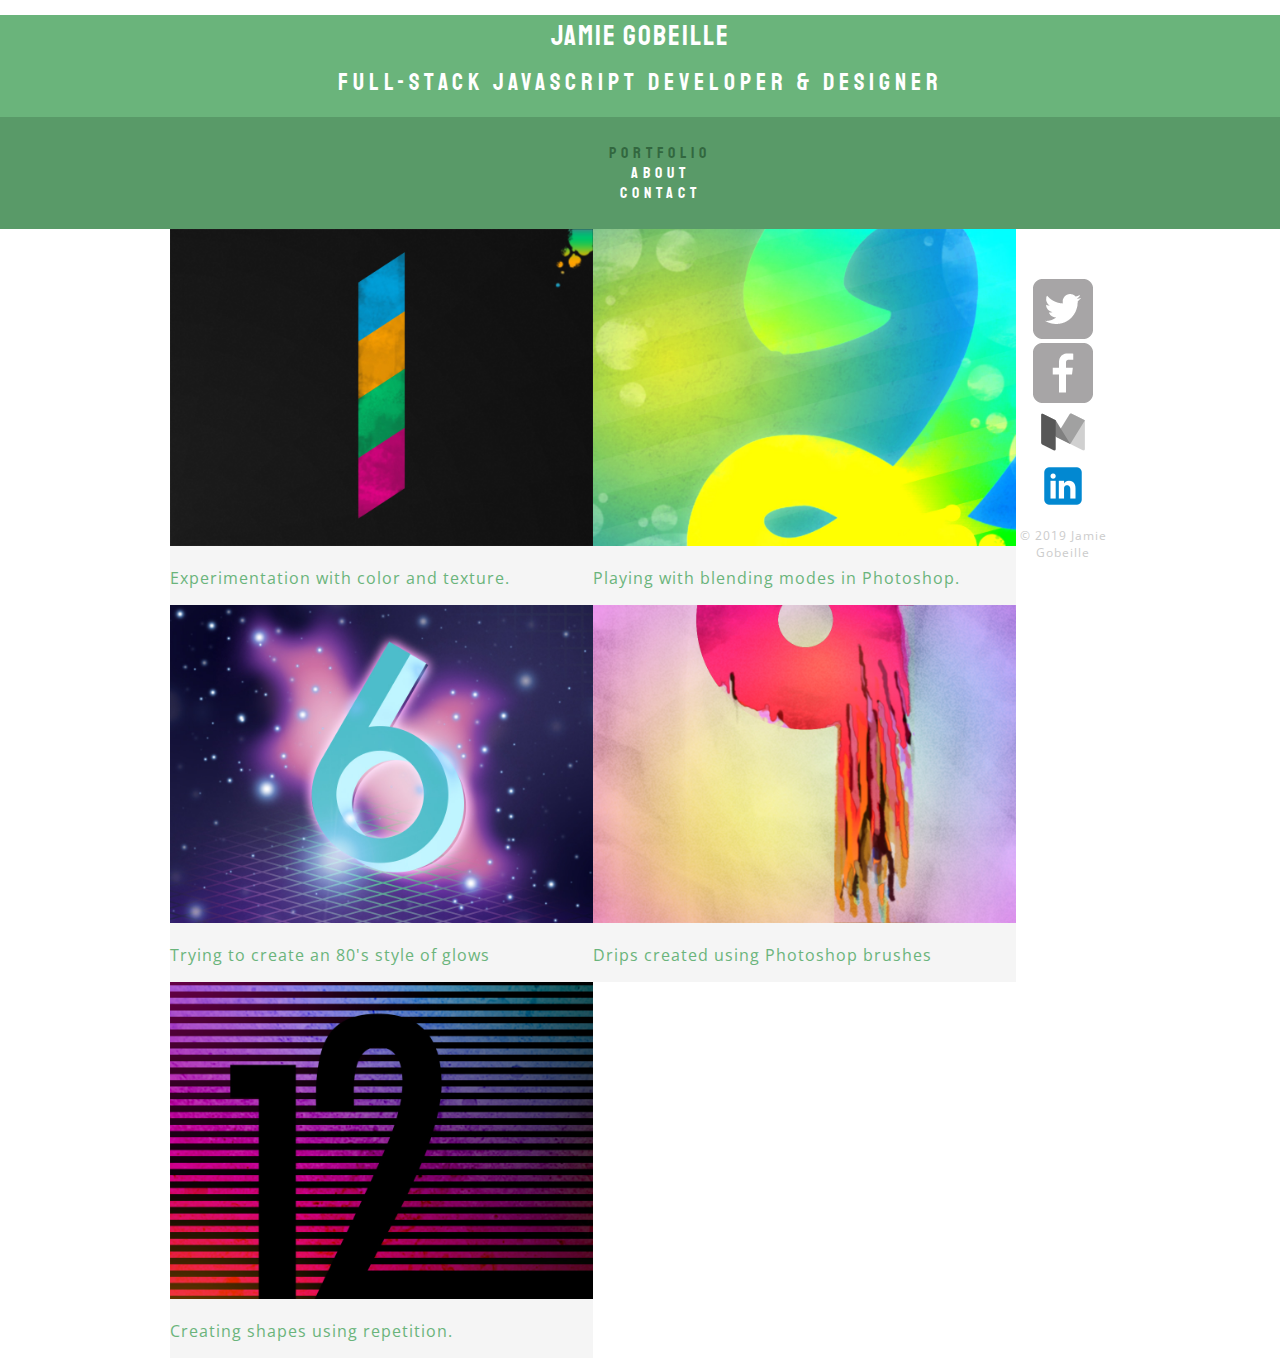
==== index.html @ 08b7861d "styled the gallery list items" ====
<!DOCTYPE html>
<html>

<head>
  <meta charset="utf-8">
  <title>Jamie Gobeille | Full-stack JavaScript Developer & Designer</title>
  <link href="https://fonts.googleapis.com/css?family=Staatliches&display=swap" rel="stylesheet">
  <link href="https://fonts.googleapis.com/css?family=Open+Sans&display=swap" rel="stylesheet">
  <link rel='stylesheet' href="css\normalize.css">
  <link rel='stylesheet' href="css\main.css">
</head>

<body>
  <header>
    <a href='index.html' id='logo'>
      <h1>Jamie Gobeille</h1>
      <h2>Full-stack JavaScript Developer & Designer</h2>
    </a>
    <nav>
      <ul>
        <li><a href='index.html' class="selected">Portfolio</a></li>
        <li><a href='about.html'>About</a></li>
        <li><a href='contact.html'>Contact</a></li>
      </ul>
    </nav>
  </header>
  <div id='wrapper'>
    <section>
      <ul id='gallery'>
        <li>
          <a href='img/numbers-01.jpg'>
            <img src="img/numbers-01.jpg" alt="">
            <p>Experimentation with color and texture.</p>
          </a>
        </li>
        <li>
          <a href='img/numbers-02.jpg'>
            <img src="img/numbers-02.jpg" alt="">
            <p>Playing with blending modes in Photoshop.</p>
          </a>
        </li>
        <li>
          <a href='img/numbers-06.jpg'>
            <img src="img/numbers-06.jpg" alt="">
            <p>Trying to create an 80's style of glows</p>
          </a>
        </li>
        <li>
          <a href='img/numbers-09.jpg'>
            <img src="img/numbers-09.jpg" alt="">
            <p>Drips created using Photoshop brushes</p>
          </a>
        </li>
        <li>
          <a href='img/numbers-12.jpg'>
            <img src="img/numbers-12.jpg" alt="">
            <p>Creating shapes using repetition.</p>
          </a>
        </li>
      </ul>
    </section>
    <footer>
      <a href="https://twitter.com/jamie_gobeille"><img src="img/twitter-wrap.png" alt='Twitter logo'></a>
      <a href="https://www.facebook.com/jamie.gobeille.1"><img src="img/facebook-wrap.png" alt='Facebook logo'></a>
      <a href="https://medium.com/@jamiegobeille"><img src="img\icons8-color-50-2.png" alt='Medium logo'></a>
      <a href="https://www.linkedin.com/in/jamie-gobeille-516284127/"><img src="img\icons8-color-50.png"
          alt='LinkedIn logo'></a>
      <p>&copy; 2019 Jamie Gobeille</p>
    </footer>
  </div>
</body>



</html>
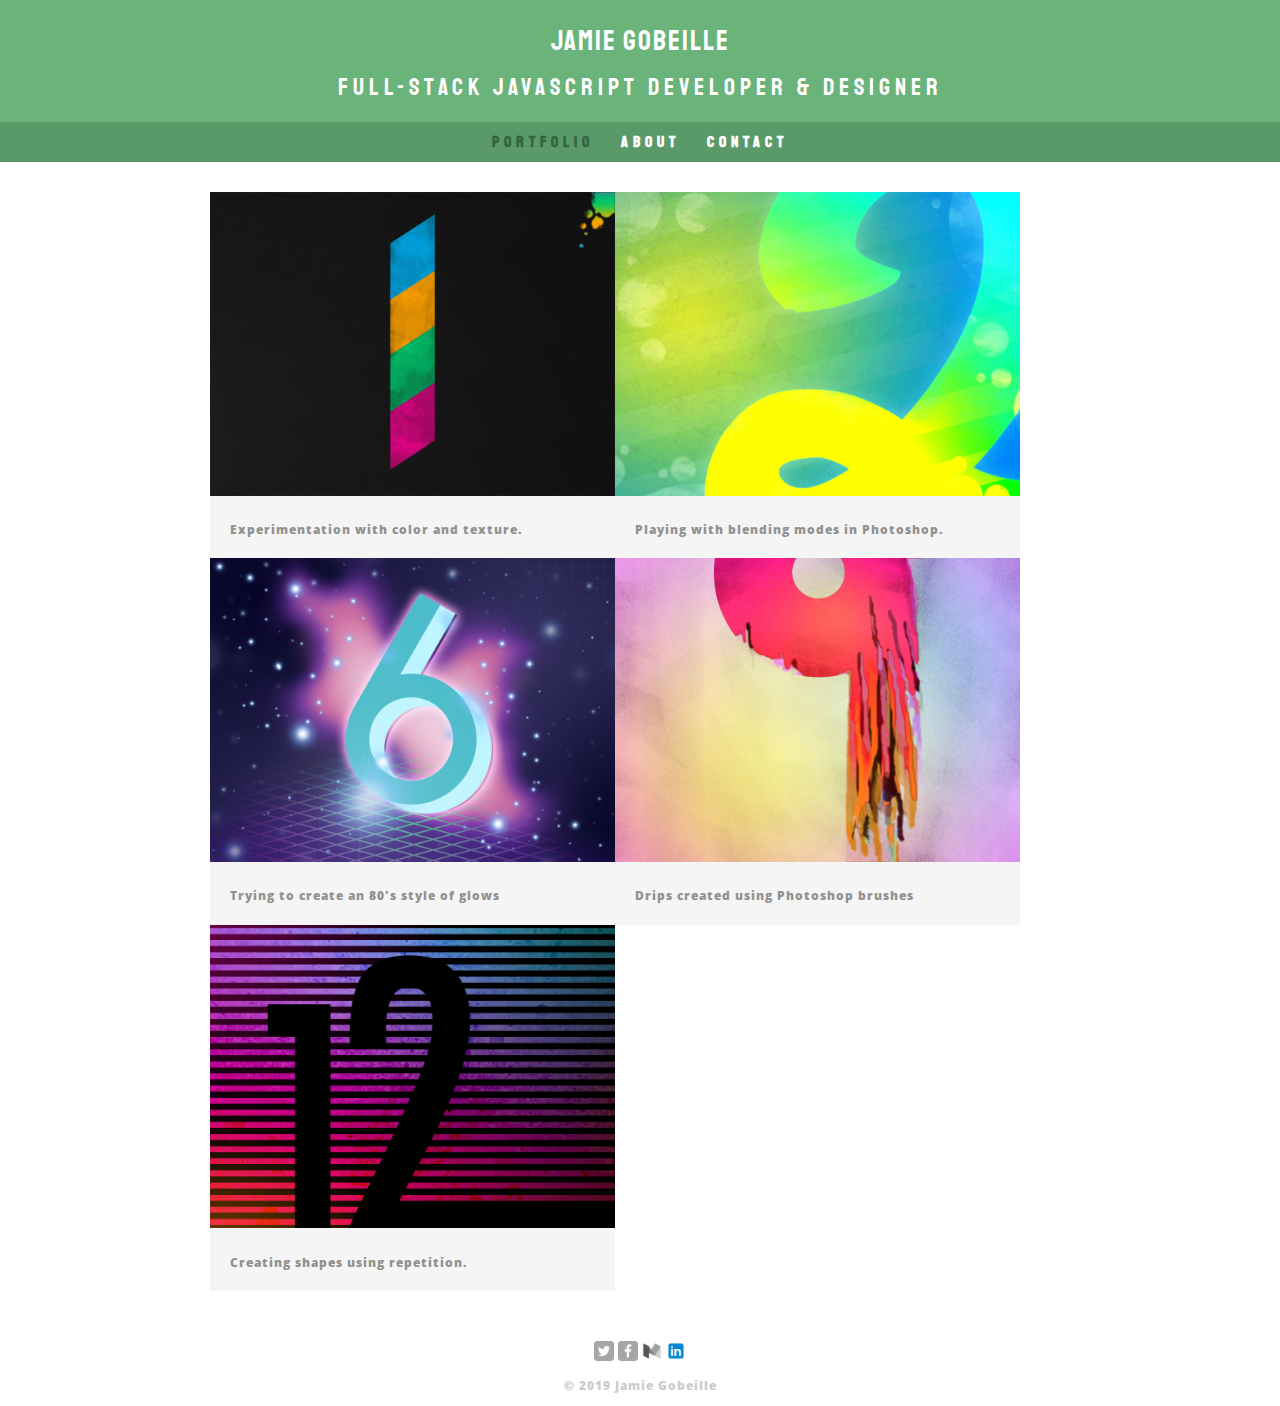
==== commit de07373e: "added about html page and edited css" ====
--- a/index.html
+++ b/index.html
@@ -60,11 +60,10 @@
       </ul>
     </section>
     <footer>
-      <a href="https://twitter.com/jamie_gobeille"><img src="img/twitter-wrap.png" alt='Twitter logo'></a>
-      <a href="https://www.facebook.com/jamie.gobeille.1"><img src="img/facebook-wrap.png" alt='Facebook logo'></a>
-      <a href="https://medium.com/@jamiegobeille"><img src="img\icons8-color-50-2.png" alt='Medium logo'></a>
-      <a href="https://www.linkedin.com/in/jamie-gobeille-516284127/"><img src="img\icons8-color-50.png"
-          alt='LinkedIn logo'></a>
+      <a href="https://twitter.com/jamie_gobeille"><img src="img/twitter-wrap.png" alt='Twitter logo' class='social-icon'></a>
+      <a href="https://www.facebook.com/jamie.gobeille.1"><img src="img/facebook-wrap.png" alt='Facebook logo' class='social-icon'></a>
+      <a href="https://medium.com/@jamiegobeille"><img src="img\icons8-color-50-2.png" alt='Medium logo' class='social-icon'></a>
+      <a href="https://www.linkedin.com/in/jamie-gobeille-516284127/"><img src="img\icons8-color-50.png" alt='LinkedIn logo' class='social-icon'></a>
       <p>&copy; 2019 Jamie Gobeille</p>
     </footer>
   </div>
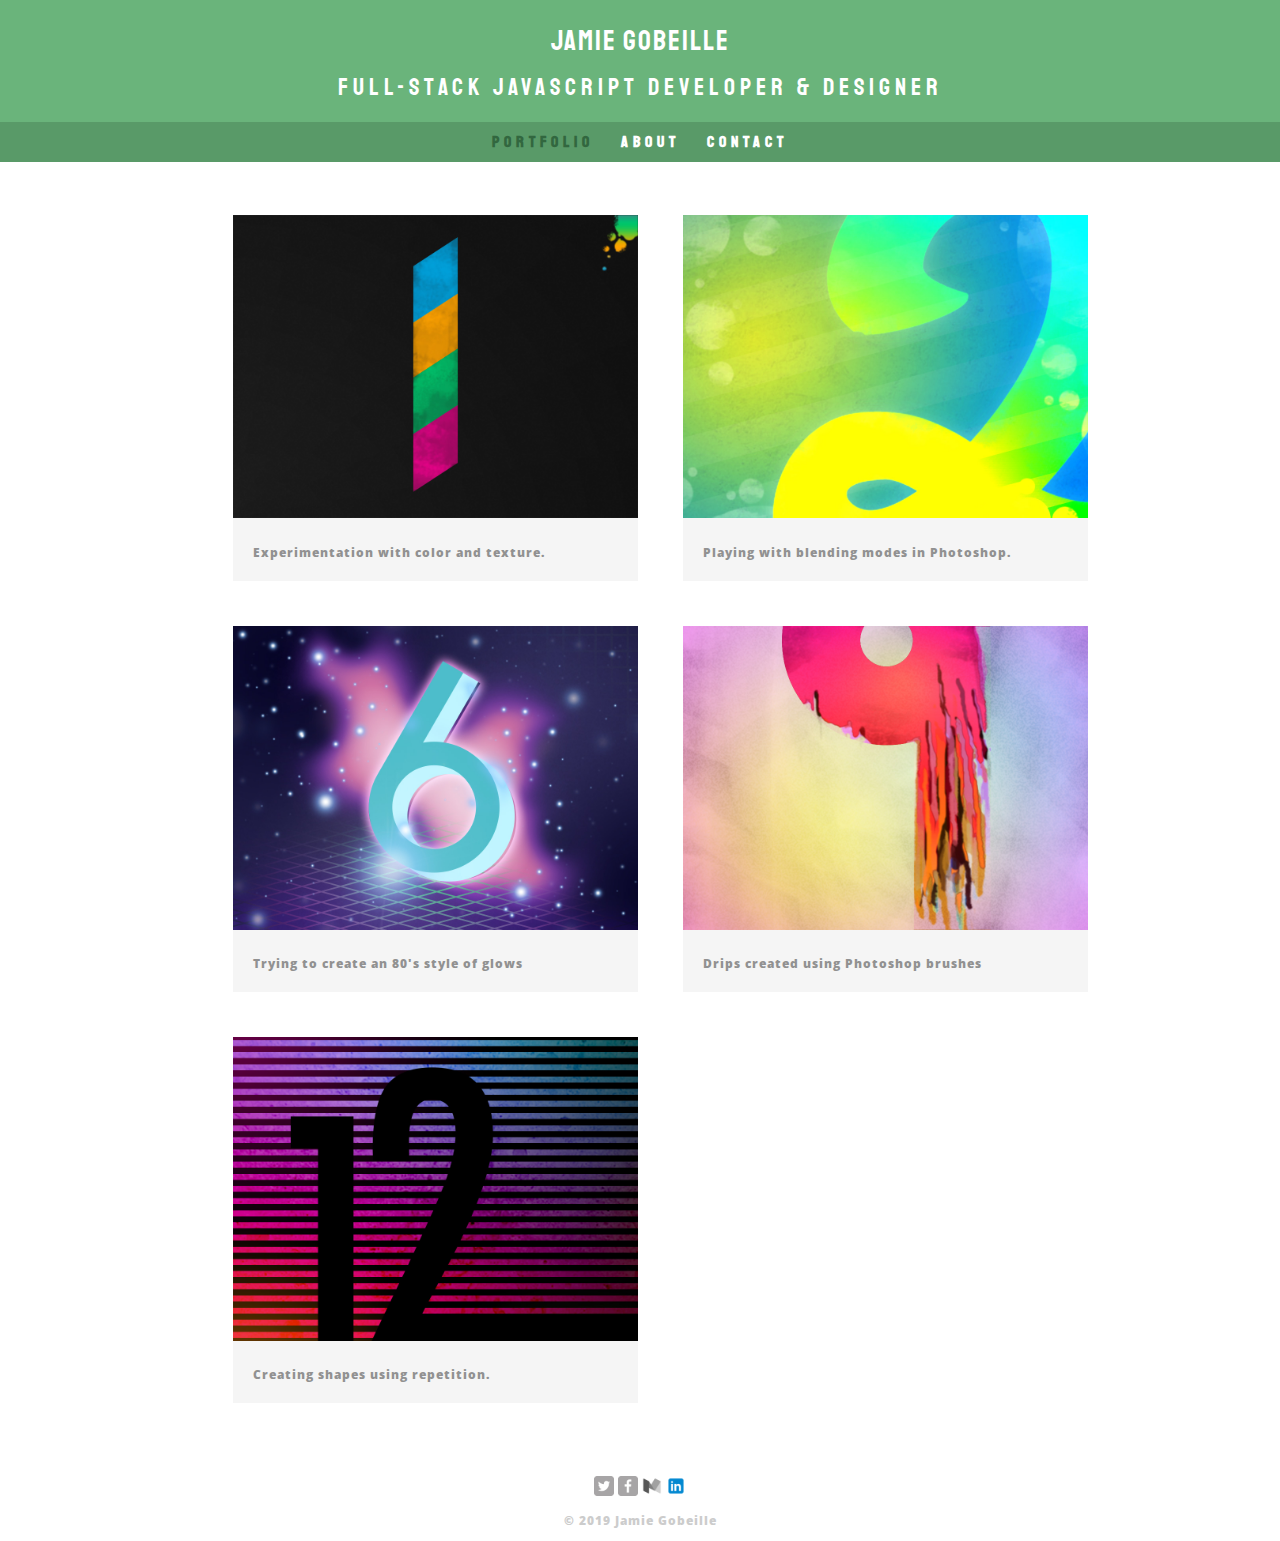
==== commit 351ea584: "created responsive css page & added into all pages" ====
--- a/index.html
+++ b/index.html
@@ -8,6 +8,7 @@
   <link href="https://fonts.googleapis.com/css?family=Open+Sans&display=swap" rel="stylesheet">
   <link rel='stylesheet' href="css\normalize.css">
   <link rel='stylesheet' href="css\main.css">
+  <link rel='stylesheet' href="css\responsive.css">
 </head>
 
 <body>
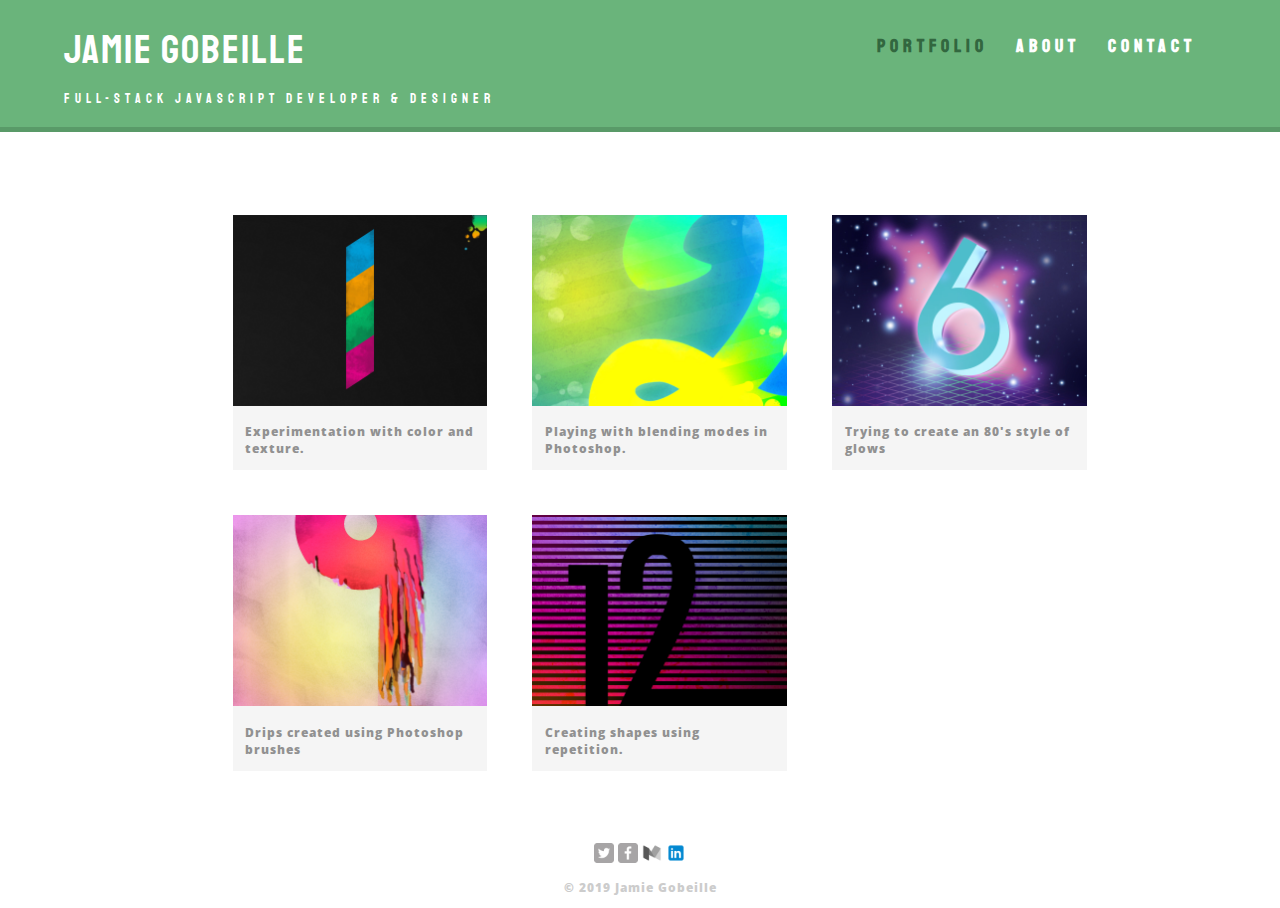
==== commit 4cdf5eca: "added mobile view to all pages" ====
--- a/index.html
+++ b/index.html
@@ -9,6 +9,7 @@
   <link rel='stylesheet' href="css\normalize.css">
   <link rel='stylesheet' href="css\main.css">
   <link rel='stylesheet' href="css\responsive.css">
+  <meta name="viewport" content="width=device-width, initial-scale=1.0">
 </head>
 
 <body>
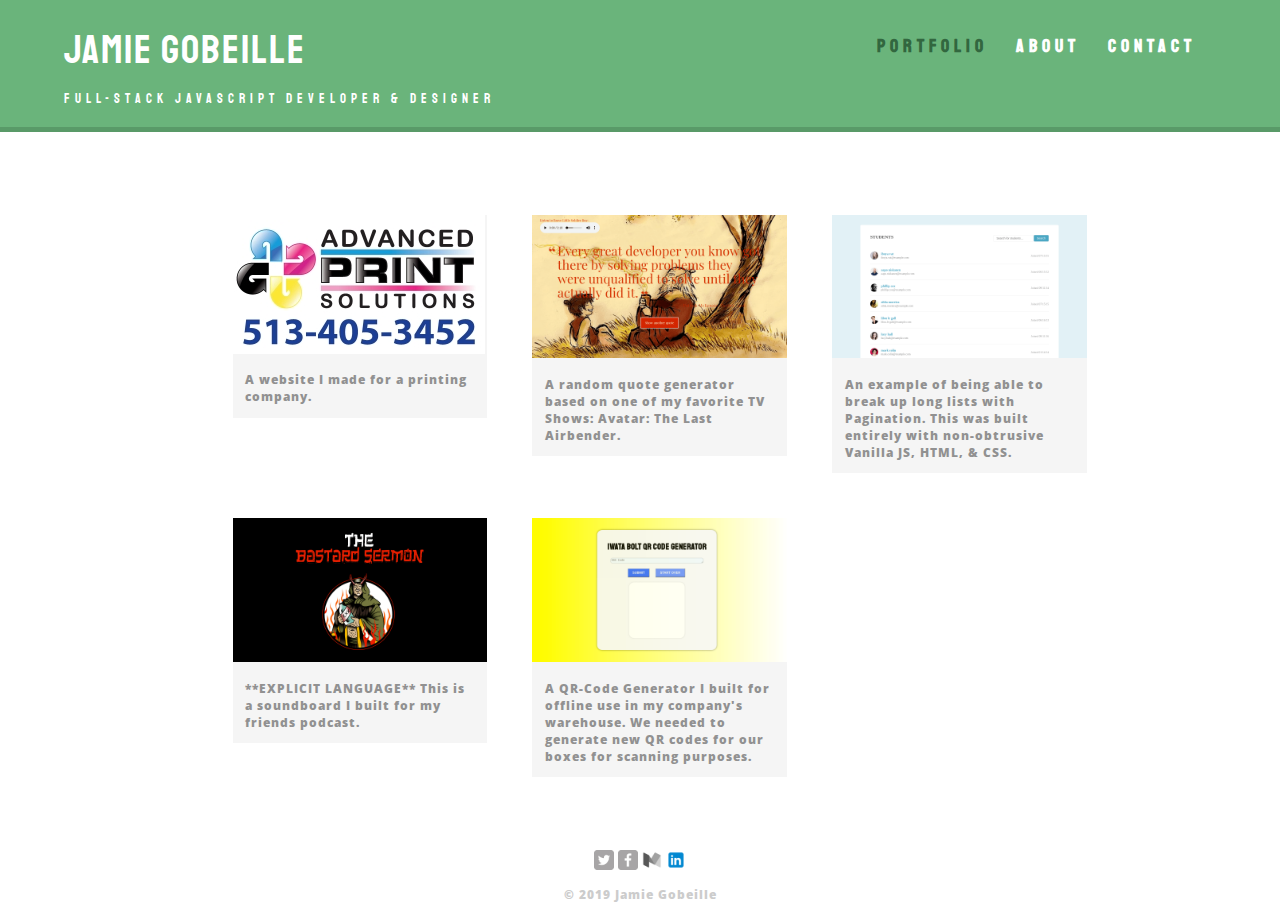
==== commit a258b872: "added several new images, updated content" ====
--- a/index.html
+++ b/index.html
@@ -30,42 +30,42 @@
     <section>
       <ul id='gallery'>
         <li>
-          <a href='img/numbers-01.jpg'>
-            <img src="img/numbers-01.jpg" alt="">
-            <p>Experimentation with color and texture.</p>
+          <a href='https://www.advancedprintsolutions.net/' target="_blank">
+            <img src="img/aps.png" alt="">
+            <p>A website I made for a printing company.</p>
           </a>
         </li>
         <li>
-          <a href='img/numbers-02.jpg'>
-            <img src="img/numbers-02.jpg" alt="">
-            <p>Playing with blending modes in Photoshop.</p>
+          <a href='https://codepen.io/jgobeille/pen/pozmeZO' target="_blank">
+            <img src="img\quote_generator.png" alt="">
+            <p>A random quote generator based on one of my favorite TV Shows: Avatar: The Last Airbender.</p>
           </a>
         </li>
         <li>
-          <a href='img/numbers-06.jpg'>
-            <img src="img/numbers-06.jpg" alt="">
-            <p>Trying to create an 80's style of glows</p>
+          <a href='https://codepen.io/jgobeille/pen/xxxRrMr' target="_blank">
+            <img src="img\pagination_list.png" alt="">
+            <p>An example of being able to break up long lists with Pagination. This was built entirely with non-obtrusive Vanilla JS, HTML, & CSS. </p>
           </a>
         </li>
         <li>
-          <a href='img/numbers-09.jpg'>
-            <img src="img/numbers-09.jpg" alt="">
-            <p>Drips created using Photoshop brushes</p>
+          <a href='https://codepen.io/jgobeille/pen/ErmjqP' target="_blank">
+            <img src="img\bastard_sermon.png" alt="">
+            <p>**EXPLICIT LANGUAGE** This is a soundboard I built for my friends podcast.</p>
           </a>
         </li>
         <li>
-          <a href='img/numbers-12.jpg'>
-            <img src="img/numbers-12.jpg" alt="">
-            <p>Creating shapes using repetition.</p>
+          <a href='https://codepen.io/jgobeille/pen/ZwEbvy' target="_blank">
+            <img src="img\QR-code-generator.png" alt="">
+            <p>A QR-Code Generator I built for offline use in my company's warehouse. We needed to generate new QR codes for our boxes for scanning purposes.</p>
           </a>
         </li>
       </ul>
     </section>
     <footer>
-      <a href="https://twitter.com/jamie_gobeille"><img src="img/twitter-wrap.png" alt='Twitter logo' class='social-icon'></a>
-      <a href="https://www.facebook.com/jamie.gobeille.1"><img src="img/facebook-wrap.png" alt='Facebook logo' class='social-icon'></a>
-      <a href="https://medium.com/@jamiegobeille"><img src="img\icons8-color-50-2.png" alt='Medium logo' class='social-icon'></a>
-      <a href="https://www.linkedin.com/in/jamie-gobeille-516284127/"><img src="img\icons8-color-50.png" alt='LinkedIn logo' class='social-icon'></a>
+      <a href="https://twitter.com/jamie_gobeille" target="_blank"><img src="img/twitter-wrap.png" alt='Twitter logo' class='social-icon'></a>
+      <a href="https://www.facebook.com/jamie.gobeille.1" target="_blank"><img src="img/facebook-wrap.png" alt='Facebook logo' class='social-icon'></a>
+      <a href="https://medium.com/@jamiegobeille" target="_blank"><img src="img\icons8-color-50-2.png" alt='Medium logo' class='social-icon'></a>
+      <a href="https://www.linkedin.com/in/jamie-gobeille-516284127/" target="_blank"><img src="img\icons8-color-50.png" alt='LinkedIn logo' class='social-icon'></a>
       <p>&copy; 2019 Jamie Gobeille</p>
     </footer>
   </div>
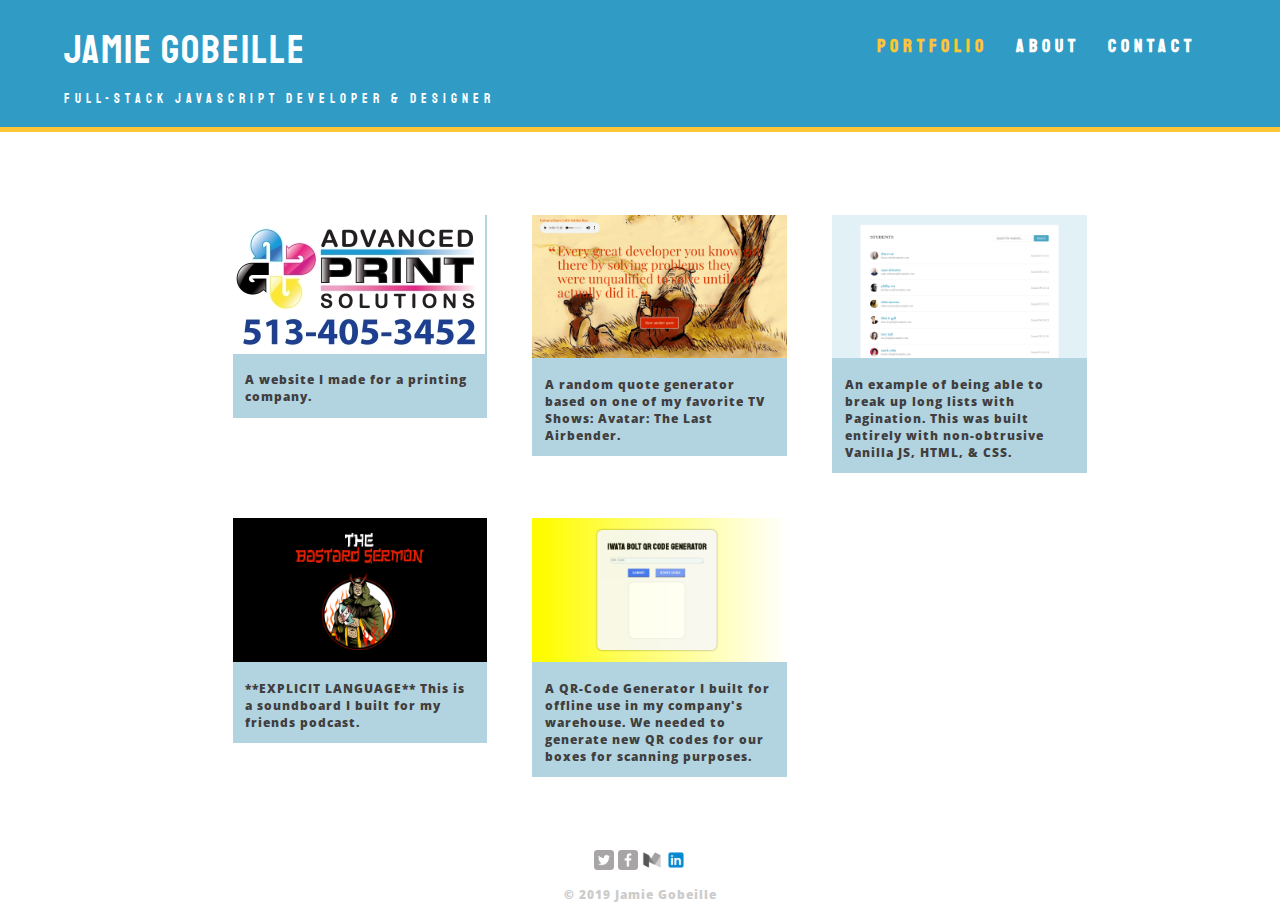
==== commit 32b7a844: "added alt tags" ====
--- a/index.html
+++ b/index.html
@@ -31,31 +31,31 @@
       <ul id='gallery'>
         <li>
           <a href='https://www.advancedprintsolutions.net/' target="_blank">
-            <img src="img/aps.png" alt="">
+            <img src="img/aps.png" alt="Image of Advanced Print Services Company Logo">
             <p>A website I made for a printing company.</p>
           </a>
         </li>
         <li>
           <a href='https://codepen.io/jgobeille/pen/pozmeZO' target="_blank">
-            <img src="img\quote_generator.png" alt="">
+            <img src="img\quote_generator.png" alt="Image of quote generator">
             <p>A random quote generator based on one of my favorite TV Shows: Avatar: The Last Airbender.</p>
           </a>
         </li>
         <li>
           <a href='https://codepen.io/jgobeille/pen/xxxRrMr' target="_blank">
-            <img src="img\pagination_list.png" alt="">
+            <img src="img\pagination_list.png" alt="Image of pagination list project">
             <p>An example of being able to break up long lists with Pagination. This was built entirely with non-obtrusive Vanilla JS, HTML, & CSS. </p>
           </a>
         </li>
         <li>
           <a href='https://codepen.io/jgobeille/pen/ErmjqP' target="_blank">
-            <img src="img\bastard_sermon.png" alt="">
+            <img src="img\bastard_sermon.png" alt="Image of soundboard made for friends podcast">
             <p>**EXPLICIT LANGUAGE** This is a soundboard I built for my friends podcast.</p>
           </a>
         </li>
         <li>
           <a href='https://codepen.io/jgobeille/pen/ZwEbvy' target="_blank">
-            <img src="img\QR-code-generator.png" alt="">
+            <img src="img\QR-code-generator.png" alt="Image of QR Code Generator">
             <p>A QR-Code Generator I built for offline use in my company's warehouse. We needed to generate new QR codes for our boxes for scanning purposes.</p>
           </a>
         </li>
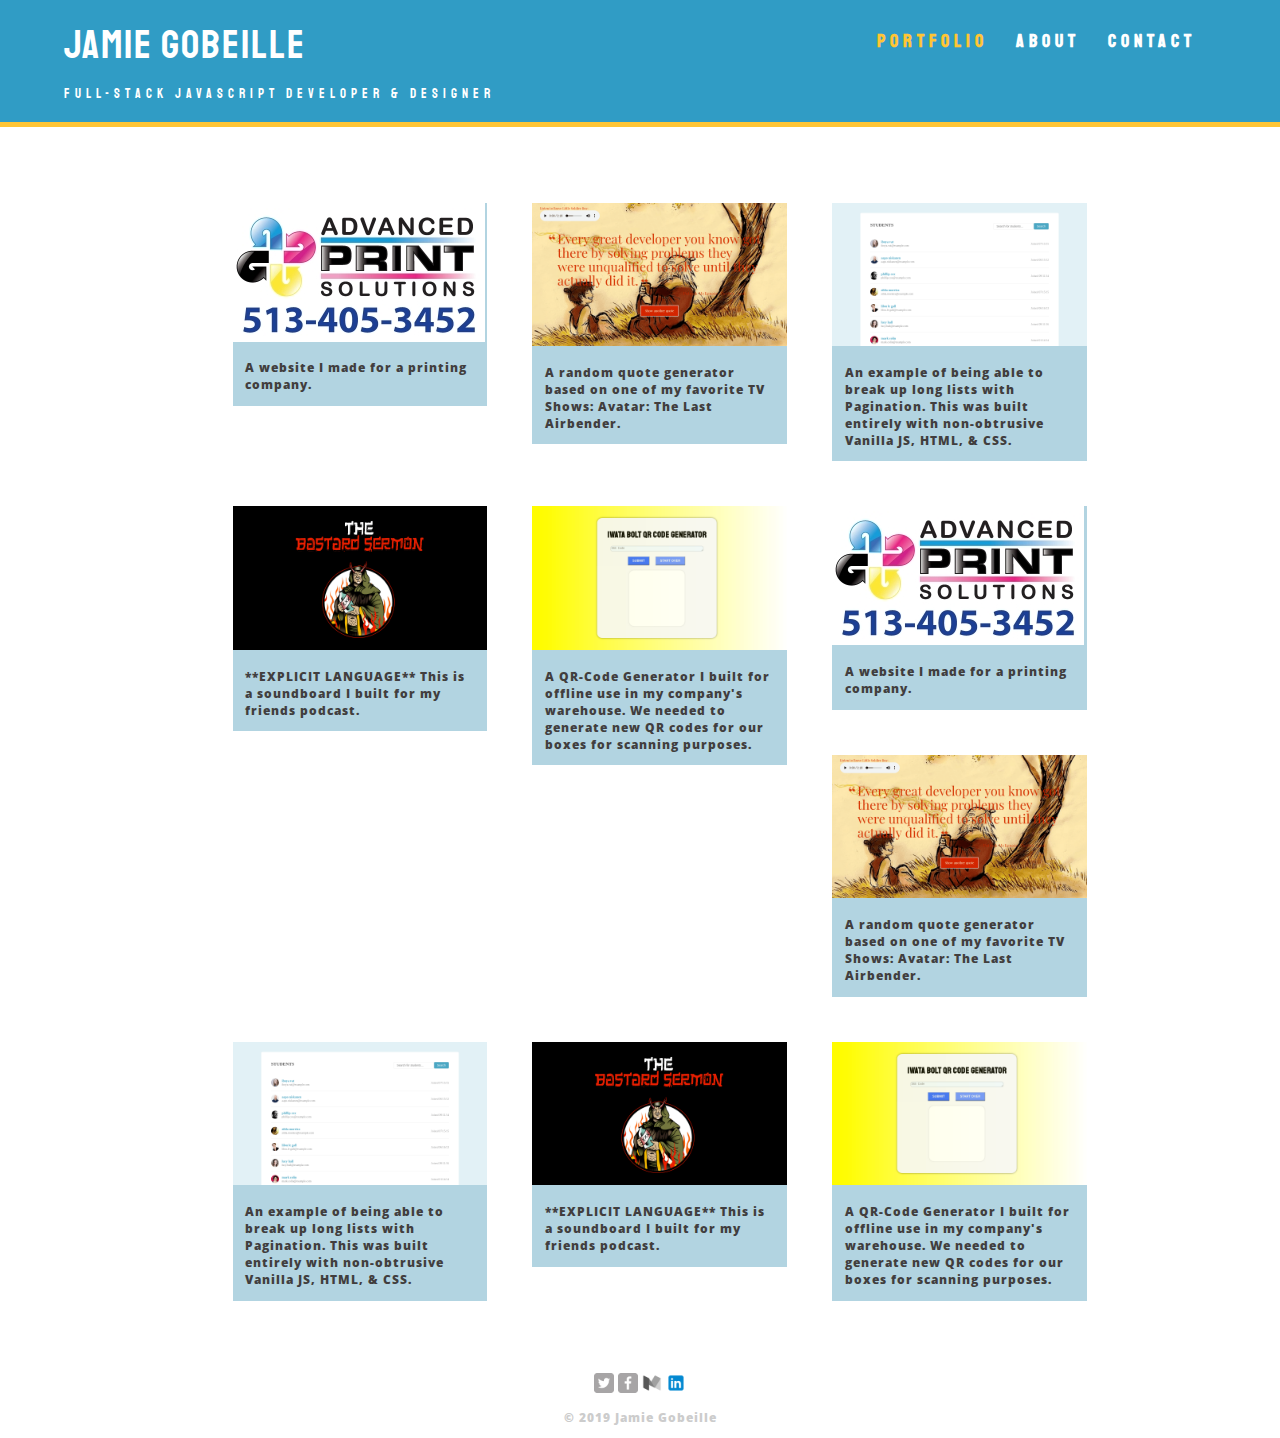
==== commit 49301935: "changed nav to flexbox layout" ====
--- a/index.html
+++ b/index.html
@@ -44,7 +44,8 @@
         <li>
           <a href='https://codepen.io/jgobeille/pen/xxxRrMr' target="_blank">
             <img src="img\pagination_list.png" alt="Image of pagination list project">
-            <p>An example of being able to break up long lists with Pagination. This was built entirely with non-obtrusive Vanilla JS, HTML, & CSS. </p>
+            <p>An example of being able to break up long lists with Pagination. This was built entirely with
+              non-obtrusive Vanilla JS, HTML, & CSS. </p>
           </a>
         </li>
         <li>
@@ -56,16 +57,53 @@
         <li>
           <a href='https://codepen.io/jgobeille/pen/ZwEbvy' target="_blank">
             <img src="img\QR-code-generator.png" alt="Image of QR Code Generator">
-            <p>A QR-Code Generator I built for offline use in my company's warehouse. We needed to generate new QR codes for our boxes for scanning purposes.</p>
+            <p>A QR-Code Generator I built for offline use in my company's warehouse. We needed to generate new QR codes
+              for our boxes for scanning purposes.</p>
+          </a>
+        </li>
+        <li>
+          <a href='https://www.advancedprintsolutions.net/' target="_blank">
+            <img src="img/aps.png" alt="Image of Advanced Print Services Company Logo">
+            <p>A website I made for a printing company.</p>
+          </a>
+        </li>
+        <li>
+          <a href='https://codepen.io/jgobeille/pen/pozmeZO' target="_blank">
+            <img src="img\quote_generator.png" alt="Image of quote generator">
+            <p>A random quote generator based on one of my favorite TV Shows: Avatar: The Last Airbender.</p>
+          </a>
+        </li>
+        <li>
+          <a href='https://codepen.io/jgobeille/pen/xxxRrMr' target="_blank">
+            <img src="img\pagination_list.png" alt="Image of pagination list project">
+            <p>An example of being able to break up long lists with Pagination. This was built entirely with
+              non-obtrusive Vanilla JS, HTML, & CSS. </p>
+          </a>
+        </li>
+        <li>
+          <a href='https://codepen.io/jgobeille/pen/ErmjqP' target="_blank">
+            <img src="img\bastard_sermon.png" alt="Image of soundboard made for friends podcast">
+            <p>**EXPLICIT LANGUAGE** This is a soundboard I built for my friends podcast.</p>
+          </a>
+        </li>
+        <li>
+          <a href='https://codepen.io/jgobeille/pen/ZwEbvy' target="_blank">
+            <img src="img\QR-code-generator.png" alt="Image of QR Code Generator">
+            <p>A QR-Code Generator I built for offline use in my company's warehouse. We needed to generate new QR codes
+              for our boxes for scanning purposes.</p>
           </a>
         </li>
       </ul>
     </section>
     <footer>
-      <a href="https://twitter.com/jamie_gobeille" target="_blank"><img src="img/twitter-wrap.png" alt='Twitter logo' class='social-icon'></a>
-      <a href="https://www.facebook.com/jamie.gobeille.1" target="_blank"><img src="img/facebook-wrap.png" alt='Facebook logo' class='social-icon'></a>
-      <a href="https://medium.com/@jamiegobeille" target="_blank"><img src="img\icons8-color-50-2.png" alt='Medium logo' class='social-icon'></a>
-      <a href="https://www.linkedin.com/in/jamie-gobeille-516284127/" target="_blank"><img src="img\icons8-color-50.png" alt='LinkedIn logo' class='social-icon'></a>
+      <a href="https://twitter.com/jamie_gobeille" target="_blank"><img src="img/twitter-wrap.png" alt='Twitter logo'
+          class='social-icon'></a>
+      <a href="https://www.facebook.com/jamie.gobeille.1" target="_blank"><img src="img/facebook-wrap.png"
+          alt='Facebook logo' class='social-icon'></a>
+      <a href="https://medium.com/@jamiegobeille" target="_blank"><img src="img\icons8-color-50-2.png" alt='Medium logo'
+          class='social-icon'></a>
+      <a href="https://www.linkedin.com/in/jamie-gobeille-516284127/" target="_blank"><img src="img\icons8-color-50.png"
+          alt='LinkedIn logo' class='social-icon'></a>
       <p>&copy; 2019 Jamie Gobeille</p>
     </footer>
   </div>
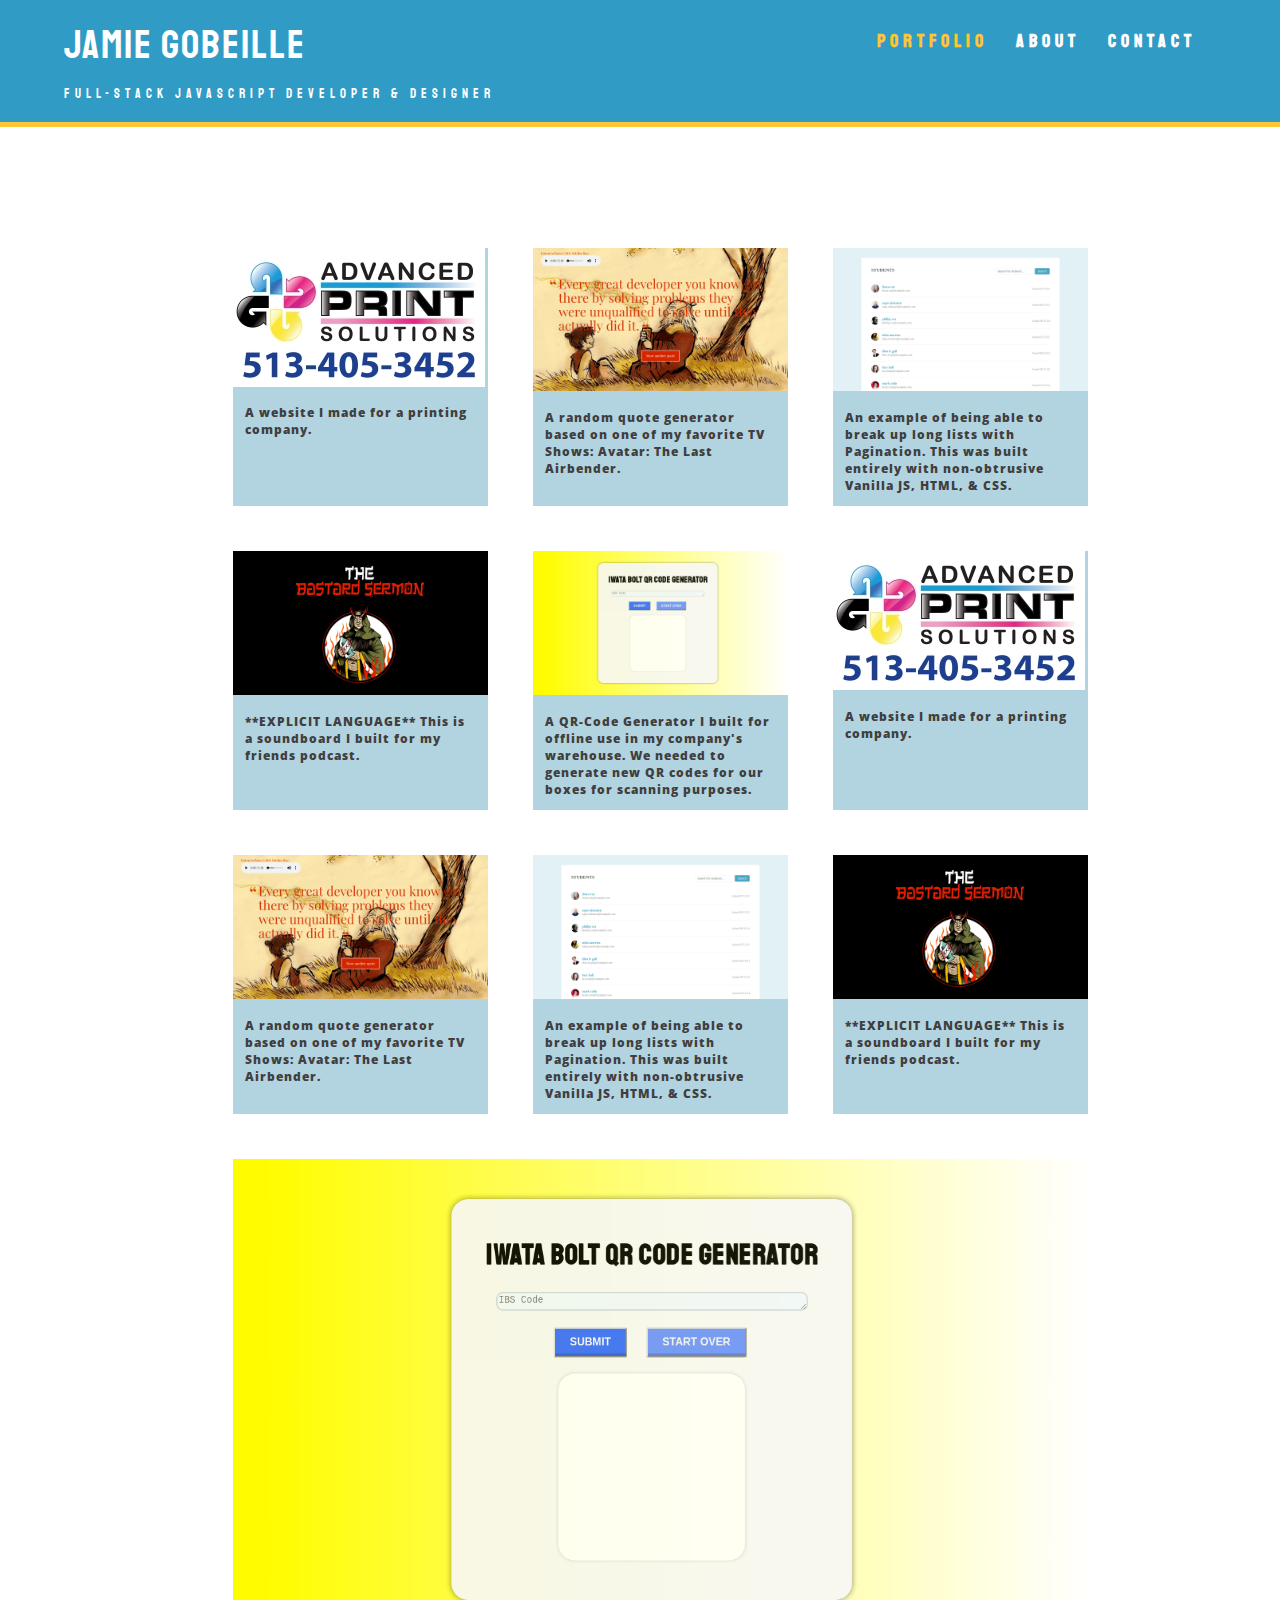
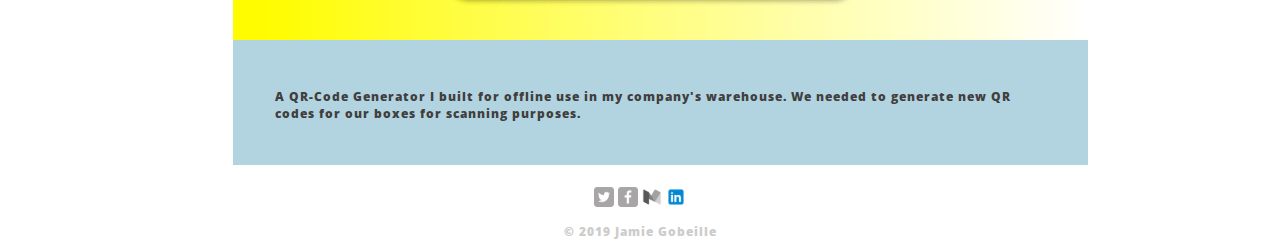
==== commit 5aa1e559: "added sticky footer to portfolio site" ====
--- a/index.html
+++ b/index.html
@@ -95,18 +95,18 @@
         </li>
       </ul>
     </section>
-    <footer>
-      <a href="https://twitter.com/jamie_gobeille" target="_blank"><img src="img/twitter-wrap.png" alt='Twitter logo'
-          class='social-icon'></a>
-      <a href="https://www.facebook.com/jamie.gobeille.1" target="_blank"><img src="img/facebook-wrap.png"
-          alt='Facebook logo' class='social-icon'></a>
-      <a href="https://medium.com/@jamiegobeille" target="_blank"><img src="img\icons8-color-50-2.png" alt='Medium logo'
-          class='social-icon'></a>
-      <a href="https://www.linkedin.com/in/jamie-gobeille-516284127/" target="_blank"><img src="img\icons8-color-50.png"
-          alt='LinkedIn logo' class='social-icon'></a>
-      <p>&copy; 2019 Jamie Gobeille</p>
-    </footer>
   </div>
+  <footer>
+    <a href="https://twitter.com/jamie_gobeille" target="_blank"><img src="img/twitter-wrap.png" alt='Twitter logo'
+        class='social-icon'></a>
+    <a href="https://www.facebook.com/jamie.gobeille.1" target="_blank"><img src="img/facebook-wrap.png"
+        alt='Facebook logo' class='social-icon'></a>
+    <a href="https://medium.com/@jamiegobeille" target="_blank"><img src="img\icons8-color-50-2.png" alt='Medium logo'
+        class='social-icon'></a>
+    <a href="https://www.linkedin.com/in/jamie-gobeille-516284127/" target="_blank"><img src="img\icons8-color-50.png"
+        alt='LinkedIn logo' class='social-icon'></a>
+    <p>&copy; 2019 Jamie Gobeille</p>
+  </footer>
 </body>
 
 
